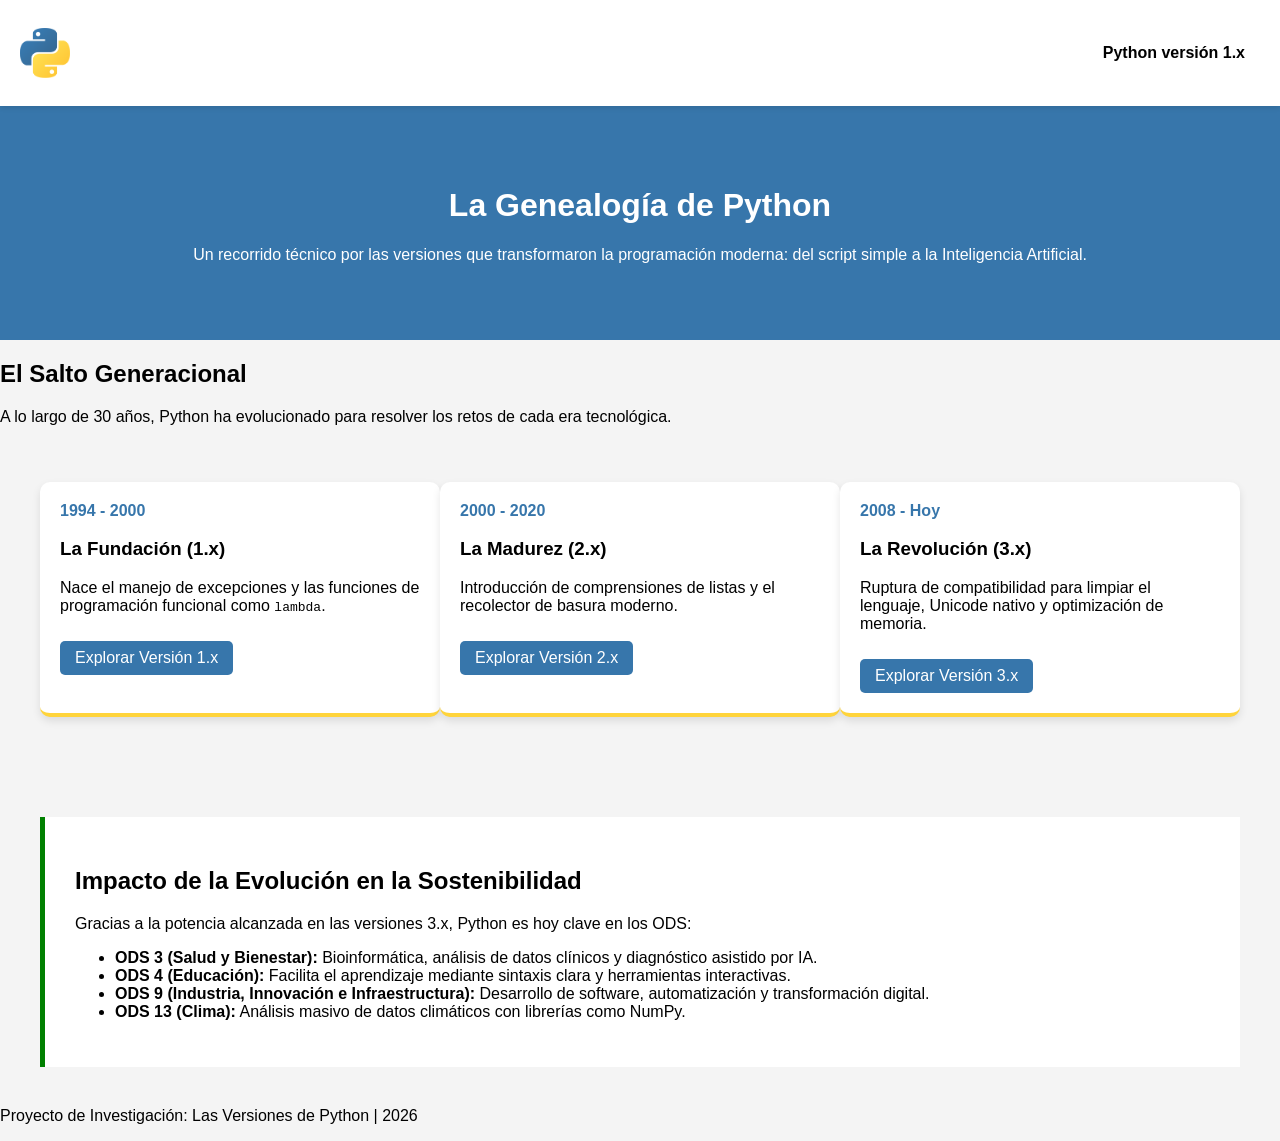
==== index.html @ ec5b2b32 "Apartado Version 1 y arreglo en el index" ====
<!DOCTYPE html>
<html lang="es">
<head>
    <meta charset="UTF-8">
    <meta name="viewport" content="width=device-width, initial-scale=1.0">
    <title>Evolución de Python | De 0.9.0 a la Actualidad</title>
    <link rel="stylesheet" href="styles.css">
    <link rel="stylesheet" href="menu.css">
</head>
<body>

    <script src="menu.js"></script>
    <div id="menu" class="menu"></div>

    <div class="container">
        
        <header class="hero-versions">
            <h1>La Genealogía de Python</h1>
            <p>Un recorrido técnico por las versiones que transformaron la programación moderna: del script simple a la Inteligencia Artificial.</p>
        </header>

        <main>
            <section class="version-summary">
                <h2>El Salto Generacional</h2>
                <p>A lo largo de 30 años, Python ha evolucionado para resolver los retos de cada era tecnológica.</p>
                
                <div class="timeline-overview">
                    <div class="v-card">
                        <span class="year">1994 - 2000</span>
                        <h3>La Fundación (1.x)</h3>
                        <p>Nace el manejo de excepciones y las funciones de programación funcional como <code>lambda</code>.</p>
                        <a href="python1x.html" class="btn">Explorar Versión 1.x</a>
                    </div>

                    <div class="v-card">
                        <span class="year">2000 - 2020</span>
                        <h3>La Madurez (2.x)</h3>
                        <p>Introducción de comprensiones de listas y el recolector de basura moderno.</p>
                        <a href="version2.html" class="btn">Explorar Versión 2.x</a>
                    </div>

                    <div class="v-card">
                        <span class="year">2008 - Hoy</span>
                        <h3>La Revolución (3.x)</h3>
                        <p>Ruptura de compatibilidad para limpiar el lenguaje, Unicode nativo y optimización de memoria.</p>
                        <a href="version3.html" class="btn">Explorar Versión 3.x</a>
                    </div>
                </div>
            </section>

            <section class="ods-impact">
                <h2>Impacto de la Evolución en la Sostenibilidad</h2>
                <p>Gracias a la potencia alcanzada en las versiones 3.x, Python es hoy clave en los ODS:</p>
                <ul>
                    <li><strong>ODS 3 (Salud y Bienestar):</strong> Bioinformática, análisis de datos clínicos y diagnóstico asistido por IA.</li>
                    <li><strong>ODS 4 (Educación):</strong> Facilita el aprendizaje mediante sintaxis clara y herramientas interactivas.</li>
                    <li><strong>ODS 9 (Industria, Innovación e Infraestructura):</strong> Desarrollo de software, automatización y transformación digital.</li>
                    <li><strong>ODS 13 (Clima):</strong> Análisis masivo de datos climáticos con librerías como NumPy.</li>
                </ul>
            </section>
        </main>

        <footer>
            <p>Proyecto de Investigación: Las Versiones de Python | 2026</p>
        </footer>

    </div>
</body>
</html>
---- styles.css ----
/* Variables de color para consistencia */
:root {
    --python-blue: #3776ab;
    --python-yellow: #ffd43b;
    --dark-bg: #2c3e50;
    --light-gray: #f4f4f4;
}

body {
    font-family: 'Helvetica', Arial, sans-serif;
    margin: 0;
    background-color: var(--light-gray);
}

.hero-versions {
    background: var(--python-blue);
    color: white;
    text-align: center;
    padding: 60px 20px;
}

.timeline-overview {
    display: flex;
    justify-content: space-around;
    padding: 40px;
    flex-wrap: wrap;
}

.v-card {
    background: white;
    width: 30%;
    padding: 20px;
    border-radius: 10px;
    box-shadow: 0 4px 8px rgba(0,0,0,0.1);
    margin-bottom: 20px;
    border-bottom: 4px solid var(--python-yellow);
}

.year {
    font-weight: bold;
    color: var(--python-blue);
}

.btn {
    display: inline-block;
    margin-top: 10px;
    padding: 8px 15px;
    background: var(--python-blue);
    color: white;
    text-decoration: none;
    border-radius: 5px;
}

.ods-impact {
    background: white;
    margin: 40px;
    padding: 30px;
    border-left: 5px solid green;
}
---- menu.css ----
/* Quita márgenes y viñetas del menú */
/* --- ESTILO DEL MENÚ --- */

nav {
    background-color: white;
    box-shadow: 0 2px 5px rgba(0, 0, 0, 0.1);
    padding: 10px 20px;
    position: sticky;
    top: 0;
    z-index: 1000;
}

nav ul {
    list-style: none;
    margin: 0;
    padding: 0;
    display: flex; /* Activa el diseño flexible */
    align-items: center; /* Centra verticalmente los elementos */
}

/* El logo empuja todo lo demás a la derecha */
nav ul li.logo {
    margin-right: auto;
}

/* Estilo del logo */
.logo img {
    height: 50px; /* Ajusta el tamaño según tu logo */
    display: block;
}

/* Estilo de los enlaces */
nav ul li a {
    text-decoration: none;
    color: var(--text); /* Usa la variable de styles.css */
    font-weight: 600;
    padding: 10px 15px;
    transition: color 0.3s ease;
}

nav ul li a:hover {
    color: var(--accent); /* Usa la variable de styles.css */
}

/* Opcional: Estilo para indicar la página activa */
nav ul li a.active {
    border-bottom: 2px solid var(--accent);
    color: var(--accent);
}

/* --- MENÚ DE NAVEGACIÓN --- */

/* Usamos las mismas variables que definiste en tu hoja de estilos */
.main-nav {
    background-color: var(--dark-bg); /* Fondo oscuro profesional */
    padding: 1rem 0;
    position: sticky;
    top: 0;
    width: 100%;
    z-index: 1000;
    box-shadow: 0 2px 5px rgba(0,0,0,0.2);
}

.nav-container {
    max-width: 1000px;
    margin: 0 auto;
    display: flex;
    justify-content: center;
    align-items: center;
}

.nav-list {
    list-style: none;
    display: flex;
    gap: 30px;
    margin: 0;
    padding: 0;
}

.nav-link {
    color: white;
    font-family: 'Helvetica', Arial, sans-serif;
    text-decoration: none;
    font-weight: bold;
    padding-bottom: 5px;
    border-bottom: 2px solid transparent; /* Efecto de subrayado sutil */
    transition: 0.3s ease;
}

/* Color de acento al pasar el ratón usando el amarillo de Python */
.nav-link:hover {
    color: var(--python-yellow);
    border-bottom: 2px solid var(--python-yellow);
}

/* Estilo para la página donde se encuentre el usuario */
.nav-link.active {
    color: var(--python-yellow);
    border-bottom: 2px solid var(--python-yellow);
}
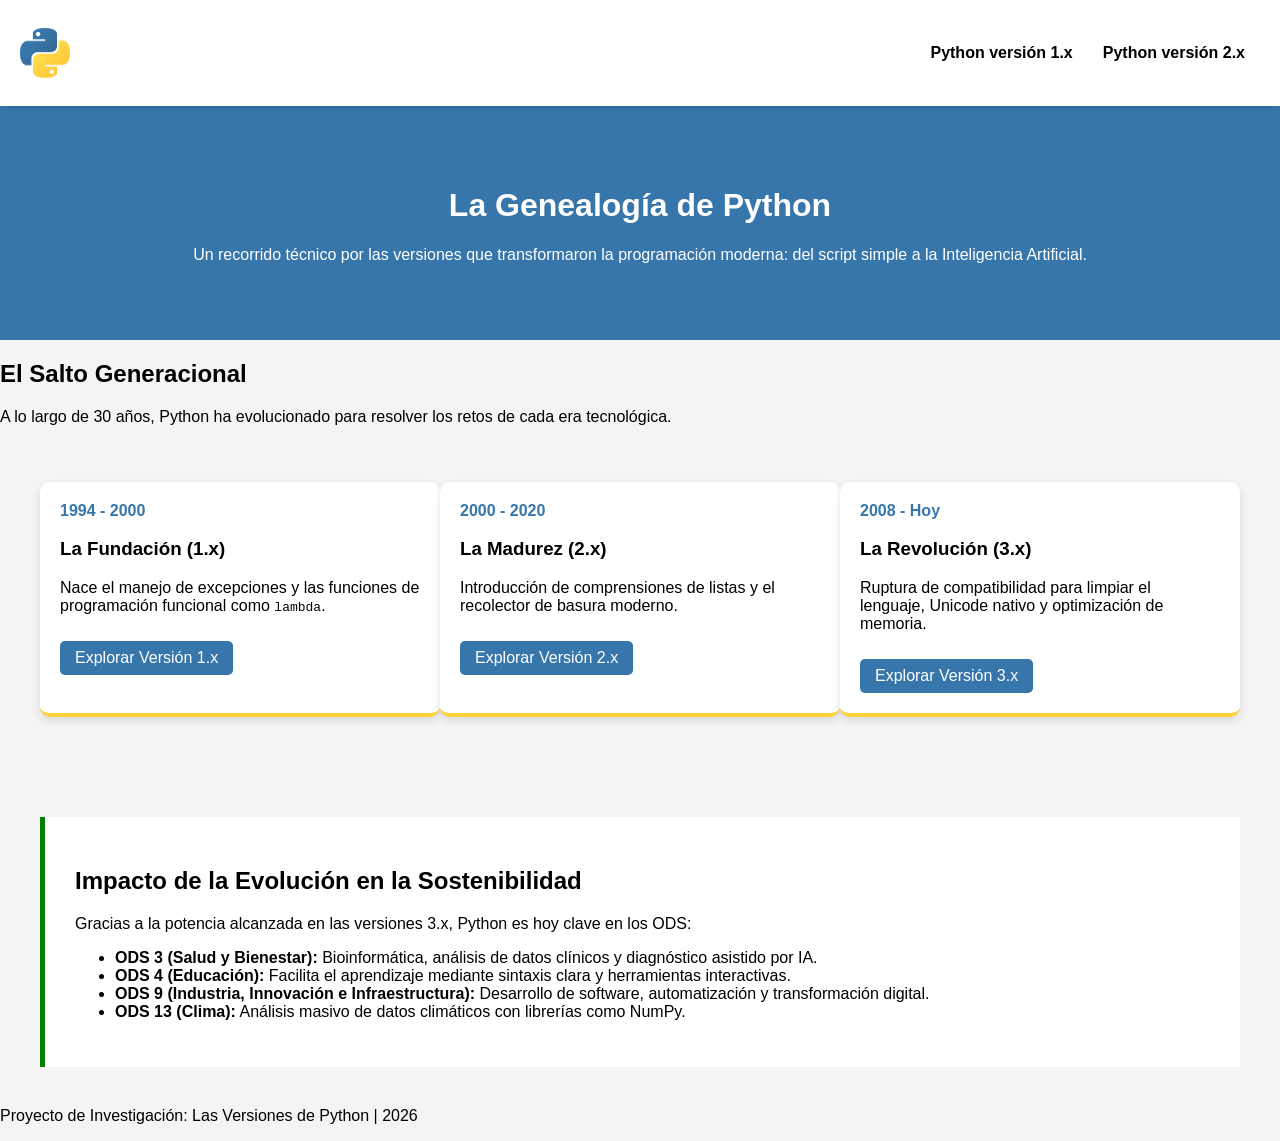
==== commit 9c98da74: "Creación del Apartado Version 2 y redacción del README" ====
--- a/index.html
+++ b/index.html
@@ -36,7 +36,7 @@
                         <span class="year">2000 - 2020</span>
                         <h3>La Madurez (2.x)</h3>
                         <p>Introducción de comprensiones de listas y el recolector de basura moderno.</p>
-                        <a href="version2.html" class="btn">Explorar Versión 2.x</a>
+                        <a href="python2x.html" class="btn">Explorar Versión 2.x</a>
                     </div>
 
                     <div class="v-card">
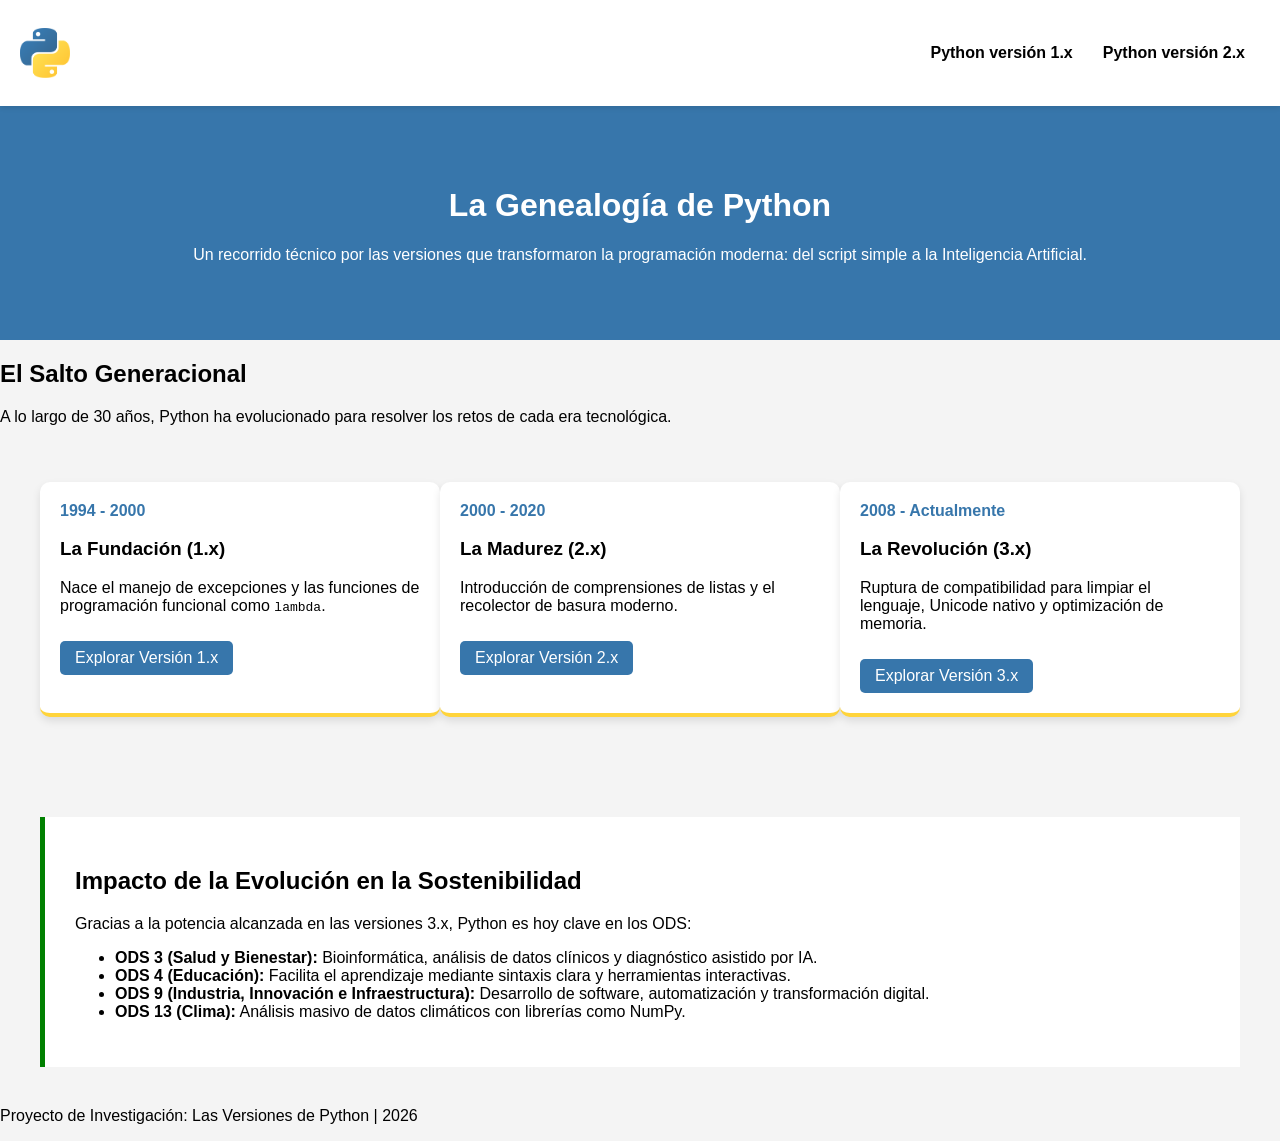
==== commit 19fa7bb3: "Apartado de Version 2 completo" ====
--- a/index.html
+++ b/index.html
@@ -40,7 +40,7 @@
                     </div>
 
                     <div class="v-card">
-                        <span class="year">2008 - Hoy</span>
+                        <span class="year">2008 - Actualmente</span>
                         <h3>La Revolución (3.x)</h3>
                         <p>Ruptura de compatibilidad para limpiar el lenguaje, Unicode nativo y optimización de memoria.</p>
                         <a href="version3.html" class="btn">Explorar Versión 3.x</a>
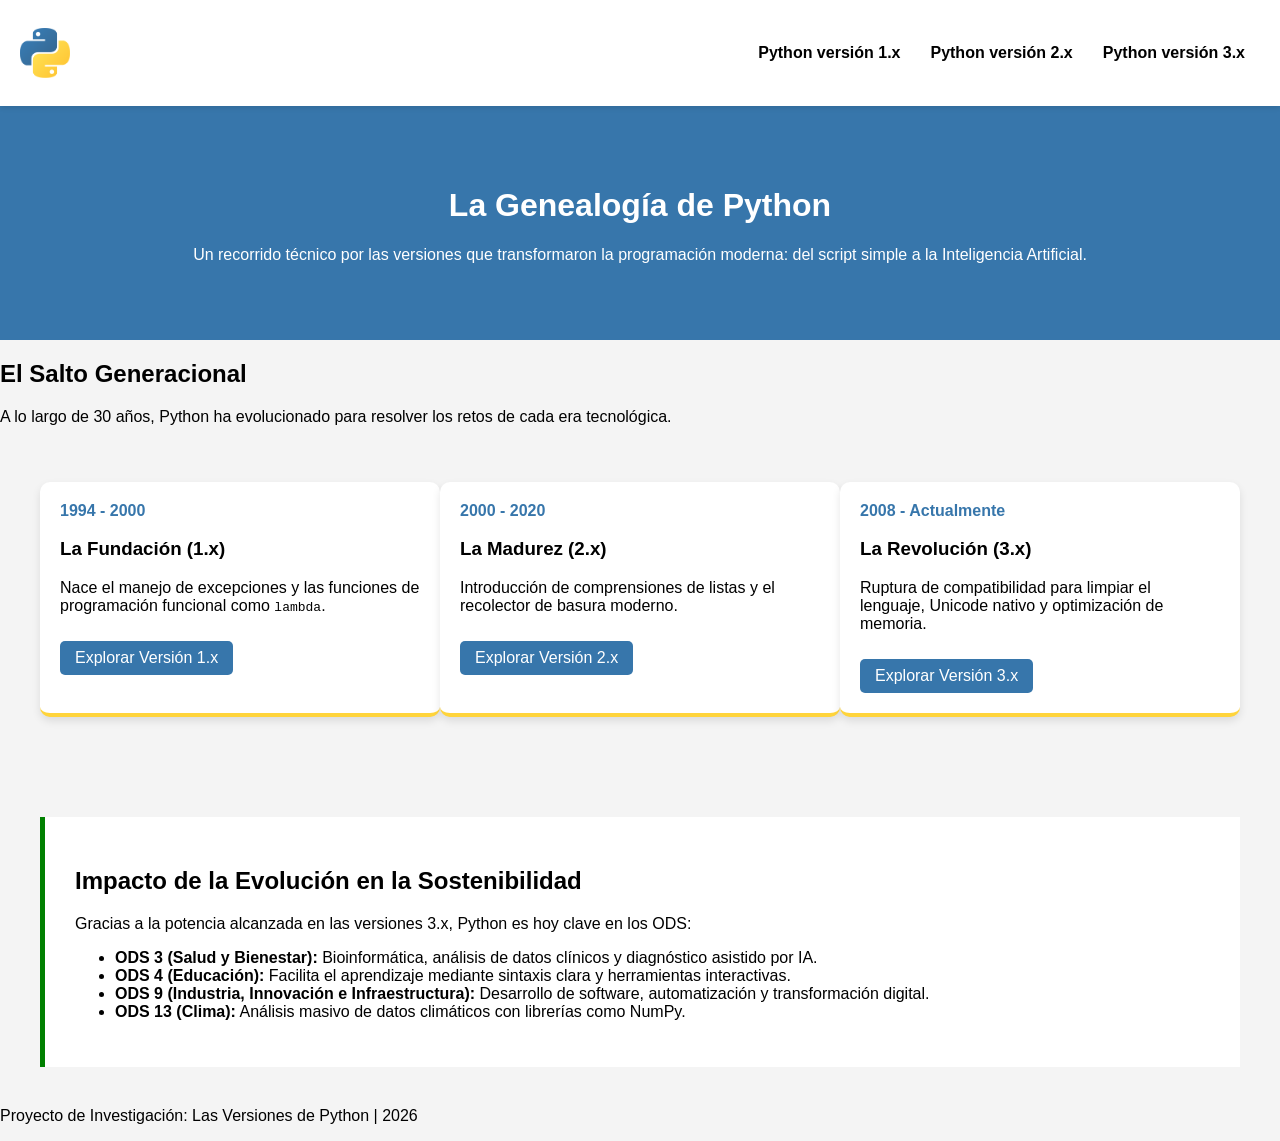
==== commit 094591d0: "Creación del Apartado de la versión 3 y creación del enlace de la web" ====
--- a/index.html
+++ b/index.html
@@ -43,7 +43,7 @@
                         <span class="year">2008 - Actualmente</span>
                         <h3>La Revolución (3.x)</h3>
                         <p>Ruptura de compatibilidad para limpiar el lenguaje, Unicode nativo y optimización de memoria.</p>
-                        <a href="version3.html" class="btn">Explorar Versión 3.x</a>
+                        <a href="python3x.html" class="btn">Explorar Versión 3.x</a>
                     </div>
                 </div>
             </section>
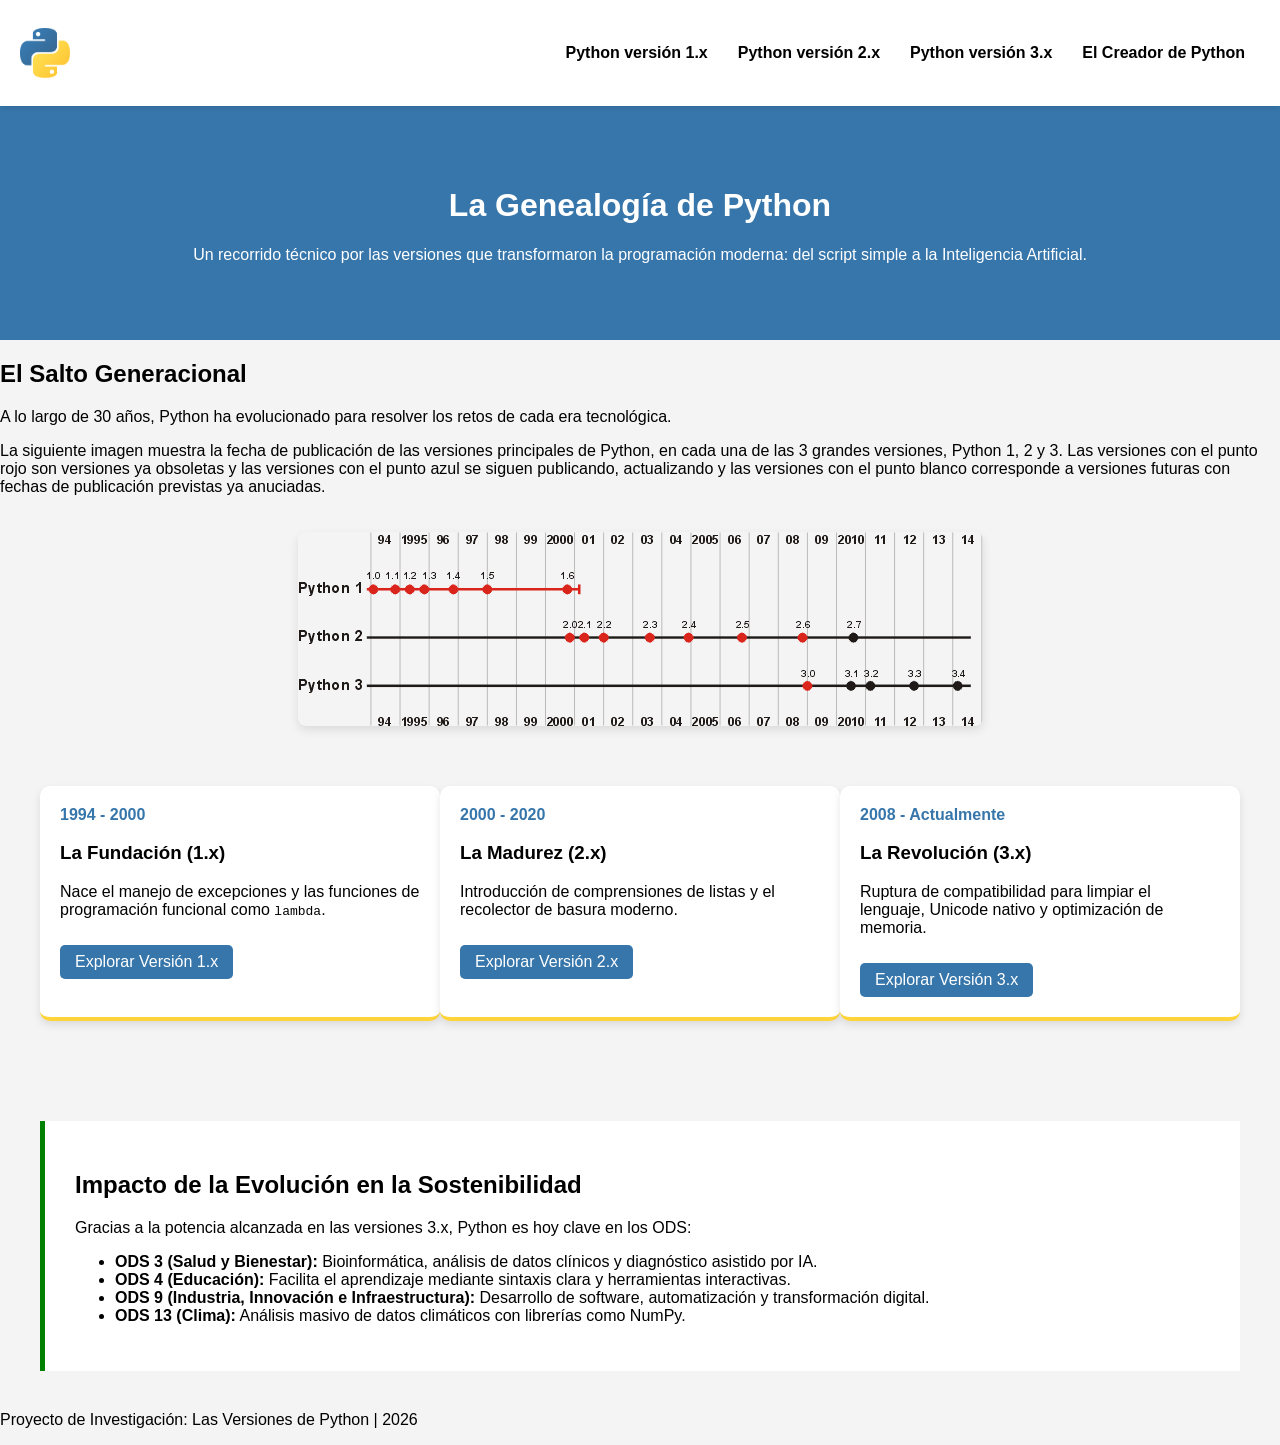
==== commit 16ad046d: "implantación de linea temporal" ====
--- a/index.html
+++ b/index.html
@@ -23,6 +23,13 @@
             <section class="version-summary">
                 <h2>El Salto Generacional</h2>
                 <p>A lo largo de 30 años, Python ha evolucionado para resolver los retos de cada era tecnológica.</p>
+
+                <p>La siguiente imagen muestra la fecha de publicación de las versiones principales de Python, en cada una de las 3 grandes versiones, Python 1, 2 y 3.
+                    Las versiones con el punto rojo son versiones ya obsoletas y las versiones con el punto azul se siguen publicando, actualizando y las versiones con el punto blanco corresponde a versiones futuras con fechas de publicación previstas ya anuciadas.</p>
+                
+                <div class="scroll-container">
+                    <img src="PythonTimeline_1.png">
+                </div>
                 
                 <div class="timeline-overview">
                     <div class="v-card">
--- a/styles.css
+++ b/styles.css
@@ -17,6 +17,16 @@
     color: white;
     text-align: center;
     padding: 60px 20px;
+}
+
+/* Esto hace que la imagen se adapte al contenedor */
+.version-summary img {
+    max-width: 100%;
+    height: auto;
+    display: block;
+    margin: 20px auto; /* Centra la imagen */
+    border-radius: 8px; /* Opcional: le da un toque más limpio */
+    box-shadow: 0 4px 10px rgba(0,0,0,0.1); /* Opcional: añade profundidad */
 }
 
 .timeline-overview {
@@ -58,3 +68,49 @@
     border-left: 5px solid green;
 }
 
+.scroll-container {
+    width: 100%;
+    overflow-x: auto; 
+    /* Crea scroll horizontal */ 
+}
+
+/* --- DISEÑO RESPONSIVE (MÓVIL) --- */
+/* Cuando la pantalla es menor a 768px */
+@media (max-width: 768px) {
+
+    /* Menú vertical para que sea más facil tocar los botones */
+    nav ul {
+        flex-direction: column;
+        gap: 10px;
+        padding: 15px 0;
+    }
+
+    nav ul li.logo {
+        margin-right: 0;
+        margin-bottom: 10px;
+    }
+
+    /* El contenedor principal reduce márgenes para aprovechar el ancho */
+    .container {
+        padding: 0 10px;
+    }
+
+    /* Las tarjetas de hitos se apilan mejor */
+    .milestone-card {
+        padding: 15px;
+    }
+
+    /* La tabla se vuelve desplazable horizontalmente */
+    .table-container {
+        overflow-x: auto;
+    }
+
+    table {
+        font-size: 0.85rem;
+    }
+
+    /* Reduce el tamaño del logo en móviles */
+    .logo img {
+        height: 35px;
+    }
+}
--- a/menu.css
+++ b/menu.css
@@ -27,6 +27,11 @@
 .logo img {
     height: 50px; /* Ajusta el tamaño según tu logo */
     display: block;
+    transition: transform 0.3s ease;
+}
+
+.logo img:hover {
+    transform: scale(1.05);
 }
 
 /* Estilo de los enlaces */
@@ -44,8 +49,9 @@
 
 /* Opcional: Estilo para indicar la página activa */
 nav ul li a.active {
-    border-bottom: 2px solid var(--accent);
+    border-bottom: 3px solid var(--accent);
     color: var(--accent);
+    background-color: rgba(255, 255, 255, 0.05);
 }
 
 /* --- MENÚ DE NAVEGACIÓN --- */
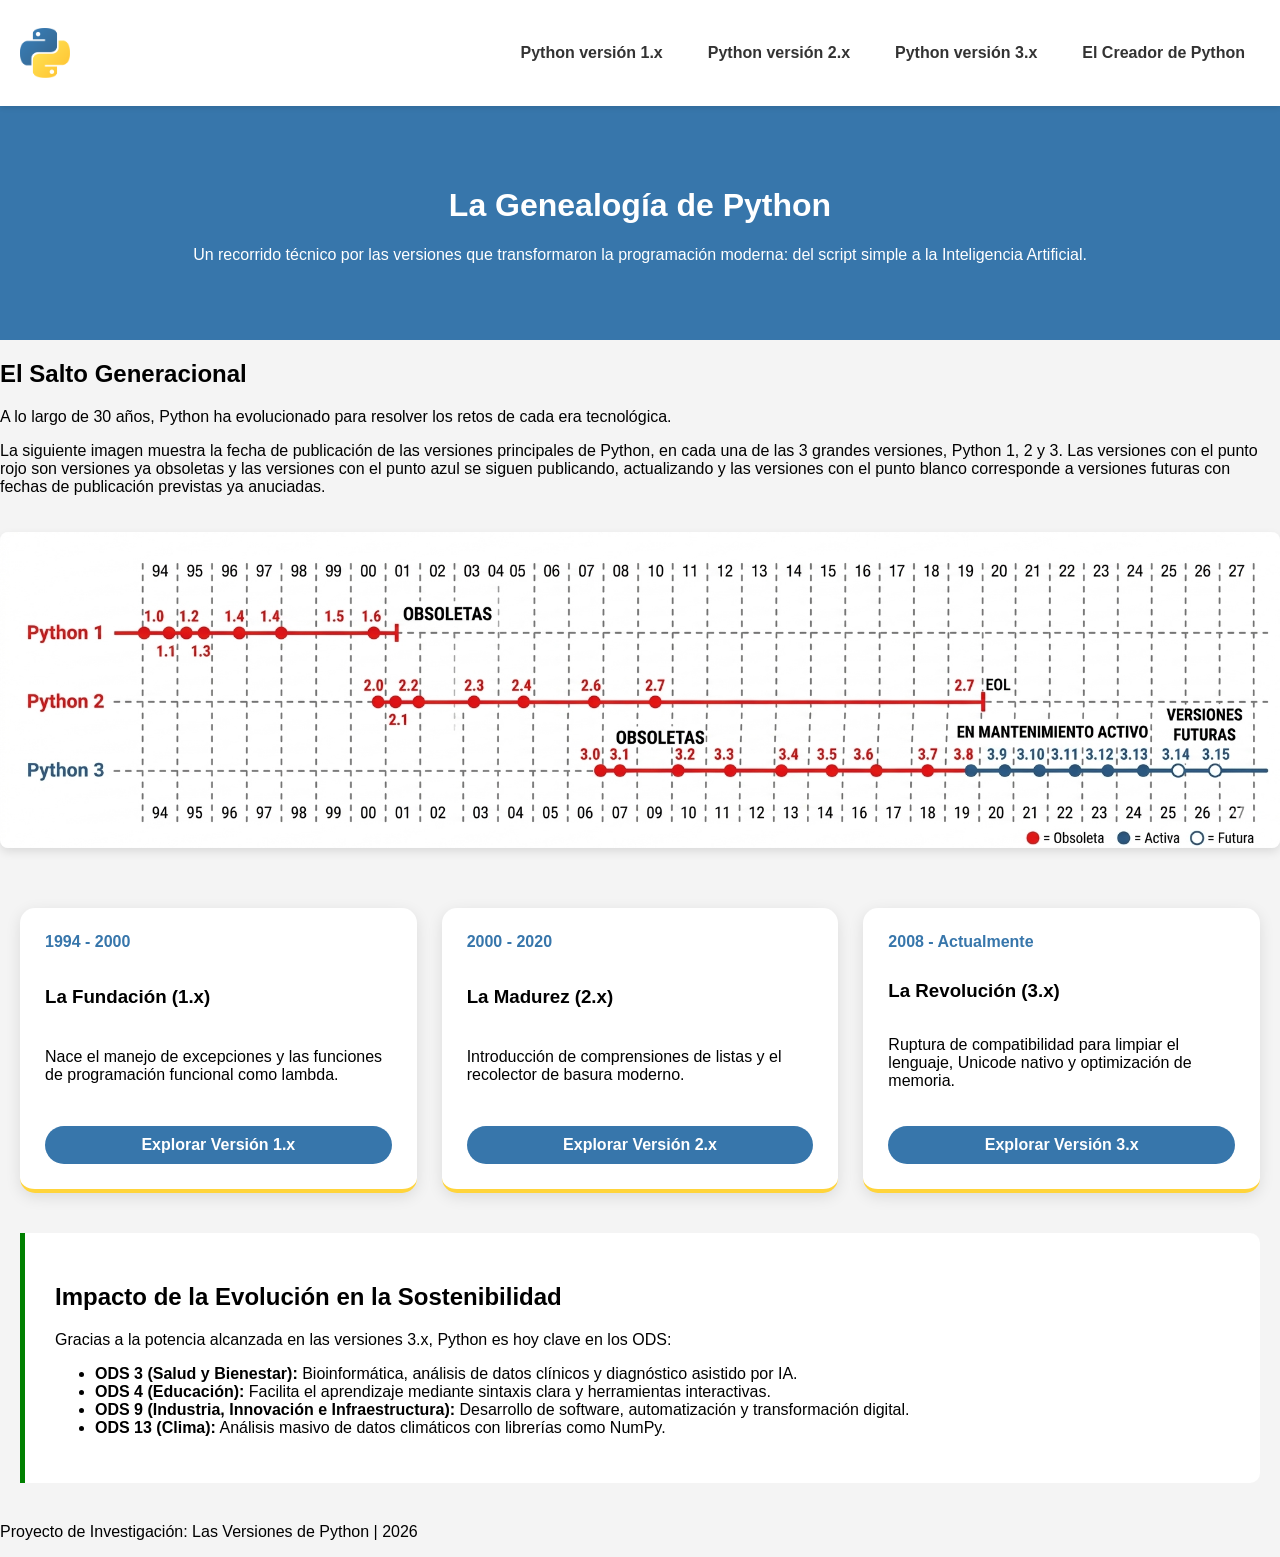
==== commit 899cff79: "Actualización de la linea temporal de Python" ====
--- a/index.html
+++ b/index.html
@@ -28,14 +28,14 @@
                     Las versiones con el punto rojo son versiones ya obsoletas y las versiones con el punto azul se siguen publicando, actualizando y las versiones con el punto blanco corresponde a versiones futuras con fechas de publicación previstas ya anuciadas.</p>
                 
                 <div class="scroll-container">
-                    <img src="PythonTimeline_1.png">
+                    <img src="LineaTemporalPython.png">
                 </div>
                 
                 <div class="timeline-overview">
                     <div class="v-card">
                         <span class="year">1994 - 2000</span>
                         <h3>La Fundación (1.x)</h3>
-                        <p>Nace el manejo de excepciones y las funciones de programación funcional como <code>lambda</code>.</p>
+                        <p>Nace el manejo de excepciones y las funciones de programación funcional como lambda.</p>
                         <a href="python1x.html" class="btn">Explorar Versión 1.x</a>
                     </div>
 
--- a/styles.css
+++ b/styles.css
@@ -4,12 +4,14 @@
     --python-yellow: #ffd43b;
     --dark-bg: #2c3e50;
     --light-gray: #f4f4f4;
+    --dark-blue: #2a5a82;
 }
 
 body {
     font-family: 'Helvetica', Arial, sans-serif;
     margin: 0;
     background-color: var(--light-gray);
+    overflow-x: hidden; /* Evita desplazamientos laterales raros */
 }
 
 .hero-versions {
@@ -30,48 +32,97 @@
 }
 
 .timeline-overview {
-    display: flex;
-    justify-content: space-around;
-    padding: 40px;
-    flex-wrap: wrap;
+    display: grid;
+    grid-template-columns: repeat(auto-fit, minmax(300px, 1fr));
+    gap: 25px;
+    margin: 40px auto;
+    padding: 0 20px;
+    width: 100%;
+    box-sizing: border-box;
 }
 
 .v-card {
     background: white;
-    width: 30%;
-    padding: 20px;
-    border-radius: 10px;
-    box-shadow: 0 4px 8px rgba(0,0,0,0.1);
-    margin-bottom: 20px;
+    padding: 25px;
+    border-radius: 15px;
+    box-shadow: 0 4px 15px rgba(0,0,0,0.1);
+    display: flex;
+    flex-direction: column;
+    justify-content: space-between;
+    box-sizing: border-box;
     border-bottom: 4px solid var(--python-yellow);
 }
 
 .year {
     font-weight: bold;
     color: var(--python-blue);
+    margin-bottom: 10px;
+    display: block;
 }
 
 .btn {
     display: inline-block;
-    margin-top: 10px;
-    padding: 8px 15px;
+    margin-top: 20px;
+    padding: 10px 20px;
     background: var(--python-blue);
     color: white;
     text-decoration: none;
-    border-radius: 5px;
+    border-radius: 50px;
+    text-align: center;
+    font-weight: bold;
+    transition: backgroung 0.3s;
+}
+
+.btn:hover {
+    background: var(--dark-blue);
 }
 
 .ods-impact {
     background: white;
-    margin: 40px;
+    margin: 40px 20px;
     padding: 30px;
     border-left: 5px solid green;
+    border-radius: 0 10px 10px 0;
 }
 
 .scroll-container {
     width: 100%;
     overflow-x: auto; 
     /* Crea scroll horizontal */ 
+}
+
+.code-box {
+    background-color: var(--dark-blue);
+    color: var(--light-gray);
+    padding: 20px;
+    border-radius: 8px;
+    margin: 20px 0;
+    overflow-x: hidden;
+    width: 100%;
+    box-sizing: border-box;
+    /* FUERZA ALINEACIÓN A LA IZQUIERDA */
+    text-align: left; 
+}
+
+pre {
+    margin: 0;
+    padding: 0;
+    /* FUERZA ALINEACIÓN A LA IZQUIERDA */
+    text-align: left;
+    white-space: pre-wrap;
+    word-break: break-all;
+    display: block;
+}
+
+code {
+    display: block;
+    margin: 0;
+    padding: 0;
+    /* FUERZA ALINEACIÓN A LA IZQUIERDA */
+    text-align: left;
+    font-family: 'Consolas', 'Monaco', 'Courier New', monospace;
+    font-size: 0.95rem;
+    line-height: 1.5;
 }
 
 /* --- DISEÑO RESPONSIVE (MÓVIL) --- */
@@ -113,4 +164,9 @@
     .logo img {
         height: 35px;
     }
+    
+    pre {
+        font-size: 0.8rem;
+        padding: 10px;
+    }
 }
--- a/menu.css
+++ b/menu.css
@@ -1,6 +1,4 @@
-/* Quita márgenes y viñetas del menú */
-/* --- ESTILO DEL MENÚ --- */
-
+/* --- ESTILO DEL MENÚ UNIFICADO --- */
 nav {
     background-color: white;
     box-shadow: 0 2px 5px rgba(0, 0, 0, 0.1);
@@ -14,18 +12,17 @@
     list-style: none;
     margin: 0;
     padding: 0;
-    display: flex; /* Activa el diseño flexible */
-    align-items: center; /* Centra verticalmente los elementos */
+    display: flex; 
+    align-items: center;
+    justify-content: space-between; /* Logo a la izquierda, enlaces a la derecha */
 }
 
-/* El logo empuja todo lo demás a la derecha */
 nav ul li.logo {
     margin-right: auto;
 }
 
-/* Estilo del logo */
 .logo img {
-    height: 50px; /* Ajusta el tamaño según tu logo */
+    height: 50px;
     display: block;
     transition: transform 0.3s ease;
 }
@@ -34,73 +31,39 @@
     transform: scale(1.05);
 }
 
-/* Estilo de los enlaces */
+/* Contenedor de los enlaces del menú para agruparlos */
+.nav-links-container {
+    display: flex;
+    gap: 15px;
+}
+
 nav ul li a {
     text-decoration: none;
-    color: var(--text); /* Usa la variable de styles.css */
+    color: #333;
     font-weight: 600;
     padding: 10px 15px;
-    transition: color 0.3s ease;
+    transition: all 0.3s ease;
 }
 
 nav ul li a:hover {
-    color: var(--accent); /* Usa la variable de styles.css */
+    color: var(--python-blue);
 }
 
-/* Opcional: Estilo para indicar la página activa */
-nav ul li a.active {
-    border-bottom: 3px solid var(--accent);
-    color: var(--accent);
-    background-color: rgba(255, 255, 255, 0.05);
-}
+/* --- DISEÑO RESPONSIVE PARA EL MENÚ --- */
+@media (max-width: 768px) {
+    nav ul {
+        flex-direction: column; /* Apila logo y enlaces */
+        gap: 15px;
+    }
 
-/* --- MENÚ DE NAVEGACIÓN --- */
+    nav ul li.logo {
+        margin-right: 0; /* Centra el logo */
+    }
 
-/* Usamos las mismas variables que definiste en tu hoja de estilos */
-.main-nav {
-    background-color: var(--dark-bg); /* Fondo oscuro profesional */
-    padding: 1rem 0;
-    position: sticky;
-    top: 0;
-    width: 100%;
-    z-index: 1000;
-    box-shadow: 0 2px 5px rgba(0,0,0,0.2);
-}
-
-.nav-container {
-    max-width: 1000px;
-    margin: 0 auto;
-    display: flex;
-    justify-content: center;
-    align-items: center;
-}
-
-.nav-list {
-    list-style: none;
-    display: flex;
-    gap: 30px;
-    margin: 0;
-    padding: 0;
-}
-
-.nav-link {
-    color: white;
-    font-family: 'Helvetica', Arial, sans-serif;
-    text-decoration: none;
-    font-weight: bold;
-    padding-bottom: 5px;
-    border-bottom: 2px solid transparent; /* Efecto de subrayado sutil */
-    transition: 0.3s ease;
-}
-
-/* Color de acento al pasar el ratón usando el amarillo de Python */
-.nav-link:hover {
-    color: var(--python-yellow);
-    border-bottom: 2px solid var(--python-yellow);
-}
-
-/* Estilo para la página donde se encuentre el usuario */
-.nav-link.active {
-    color: var(--python-yellow);
-    border-bottom: 2px solid var(--python-yellow);
+    .nav-links-container {
+        flex-direction: column; /* Apila los enlaces uno sobre otro */
+        width: 100%;
+        text-align: center;
+        gap: 5px;
+    }
 }
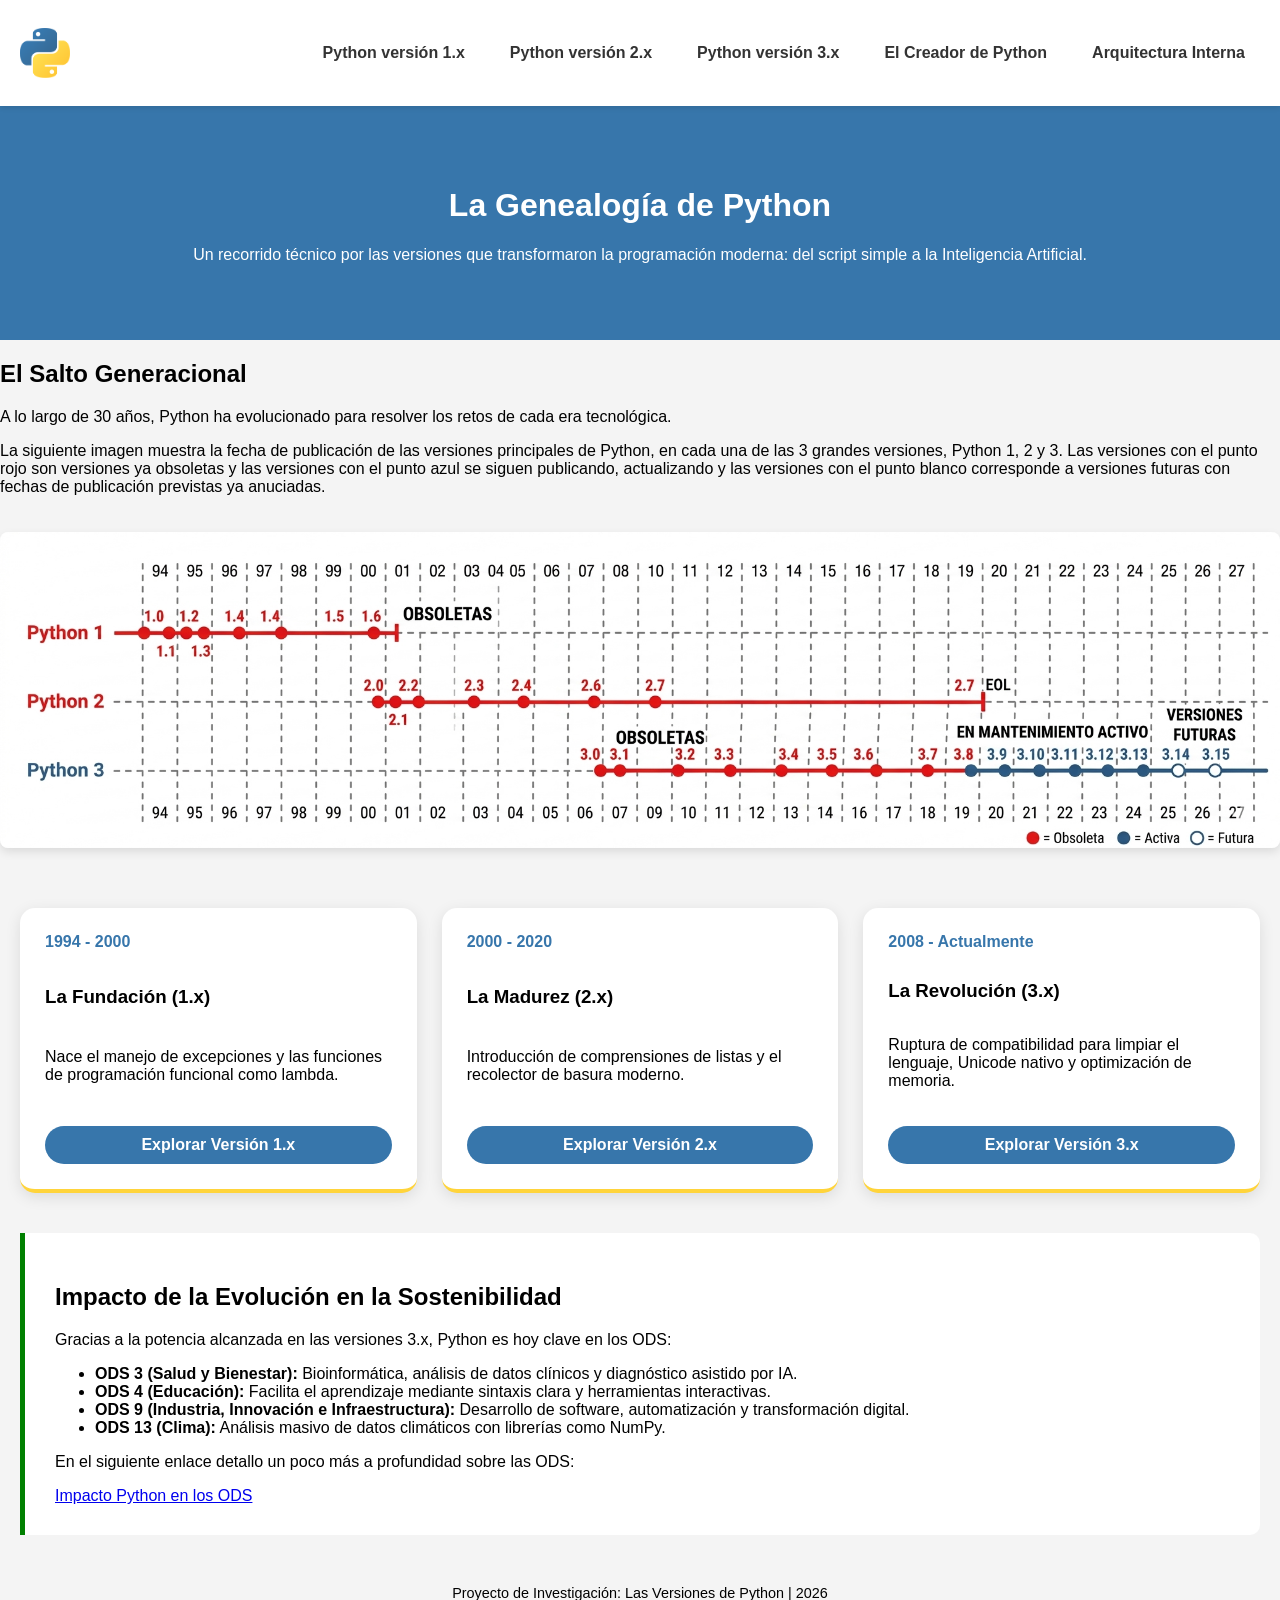
==== commit 9500f00f: "Creación del apartado de Sostenibilidad en Python" ====
--- a/index.html
+++ b/index.html
@@ -64,6 +64,8 @@
                     <li><strong>ODS 9 (Industria, Innovación e Infraestructura):</strong> Desarrollo de software, automatización y transformación digital.</li>
                     <li><strong>ODS 13 (Clima):</strong> Análisis masivo de datos climáticos con librerías como NumPy.</li>
                 </ul>
+                <p>En el siguiente enlace detallo un poco más a profundidad sobre las ODS:</p>
+                <a href="ImpactoPythonODS.html">Impacto Python en los ODS</a>
             </section>
         </main>
 
--- a/styles.css
+++ b/styles.css
@@ -51,6 +51,25 @@
     justify-content: space-between;
     box-sizing: border-box;
     border-bottom: 4px solid var(--python-yellow);
+}
+
+.note-card {
+    background: #fef3c7;
+    padding: 25px;
+    border-radius: 15px;
+    box-shadow: 0 4px 15px rgba(0,0,0,0.1);
+    display: flex;
+    flex-direction: column;
+    border-bottom: 4px solid #78350f;
+    grid-column: 1/ -1;
+    margin-top: 10px;
+}
+
+.note {
+    font-weight: bold;
+    color: #78350f;
+    margin-bottom: 10px;
+    display: block;
 }
 
 .year {
@@ -104,6 +123,43 @@
     text-align: left; 
 }
 
+.file-tree {
+    background-color: var(--dark-blue);
+    color: var(--light-gray);
+    padding: 20px;
+    border-radius: 6px;
+    font-family: 'Consolas', 'Monaco', 'Courier New', monospace;
+    overflow-x: auto;
+}
+
+/* Tablas */
+.data-table {
+    width: 100%;
+    border-collapse: collapse;
+    margin-top: 20px 0;
+}
+
+.data-table th .data-table td {
+    text-align: left;
+    padding: 15px;
+    border-bottom: 1px soild #eee;
+}
+
+.data-table th {
+    background-color: var(--python-blue);
+    color: var(--light-gray);
+}
+
+.data-table td {
+    background-color: var(--light-gray);
+    color: var(--dark-bg)
+}
+
+.table-container {
+    overflow-x: auto;
+    width: 100%;
+}
+
 pre {
     margin: 0;
     padding: 0;
@@ -125,6 +181,12 @@
     line-height: 1.5;
 }
 
+footer {
+    text-align: center;
+    margin-top: 50px;
+    font-size: 0.9em;
+}
+
 /* --- DISEÑO RESPONSIVE (MÓVIL) --- */
 /* Cuando la pantalla es menor a 768px */
 @media (max-width: 768px) {
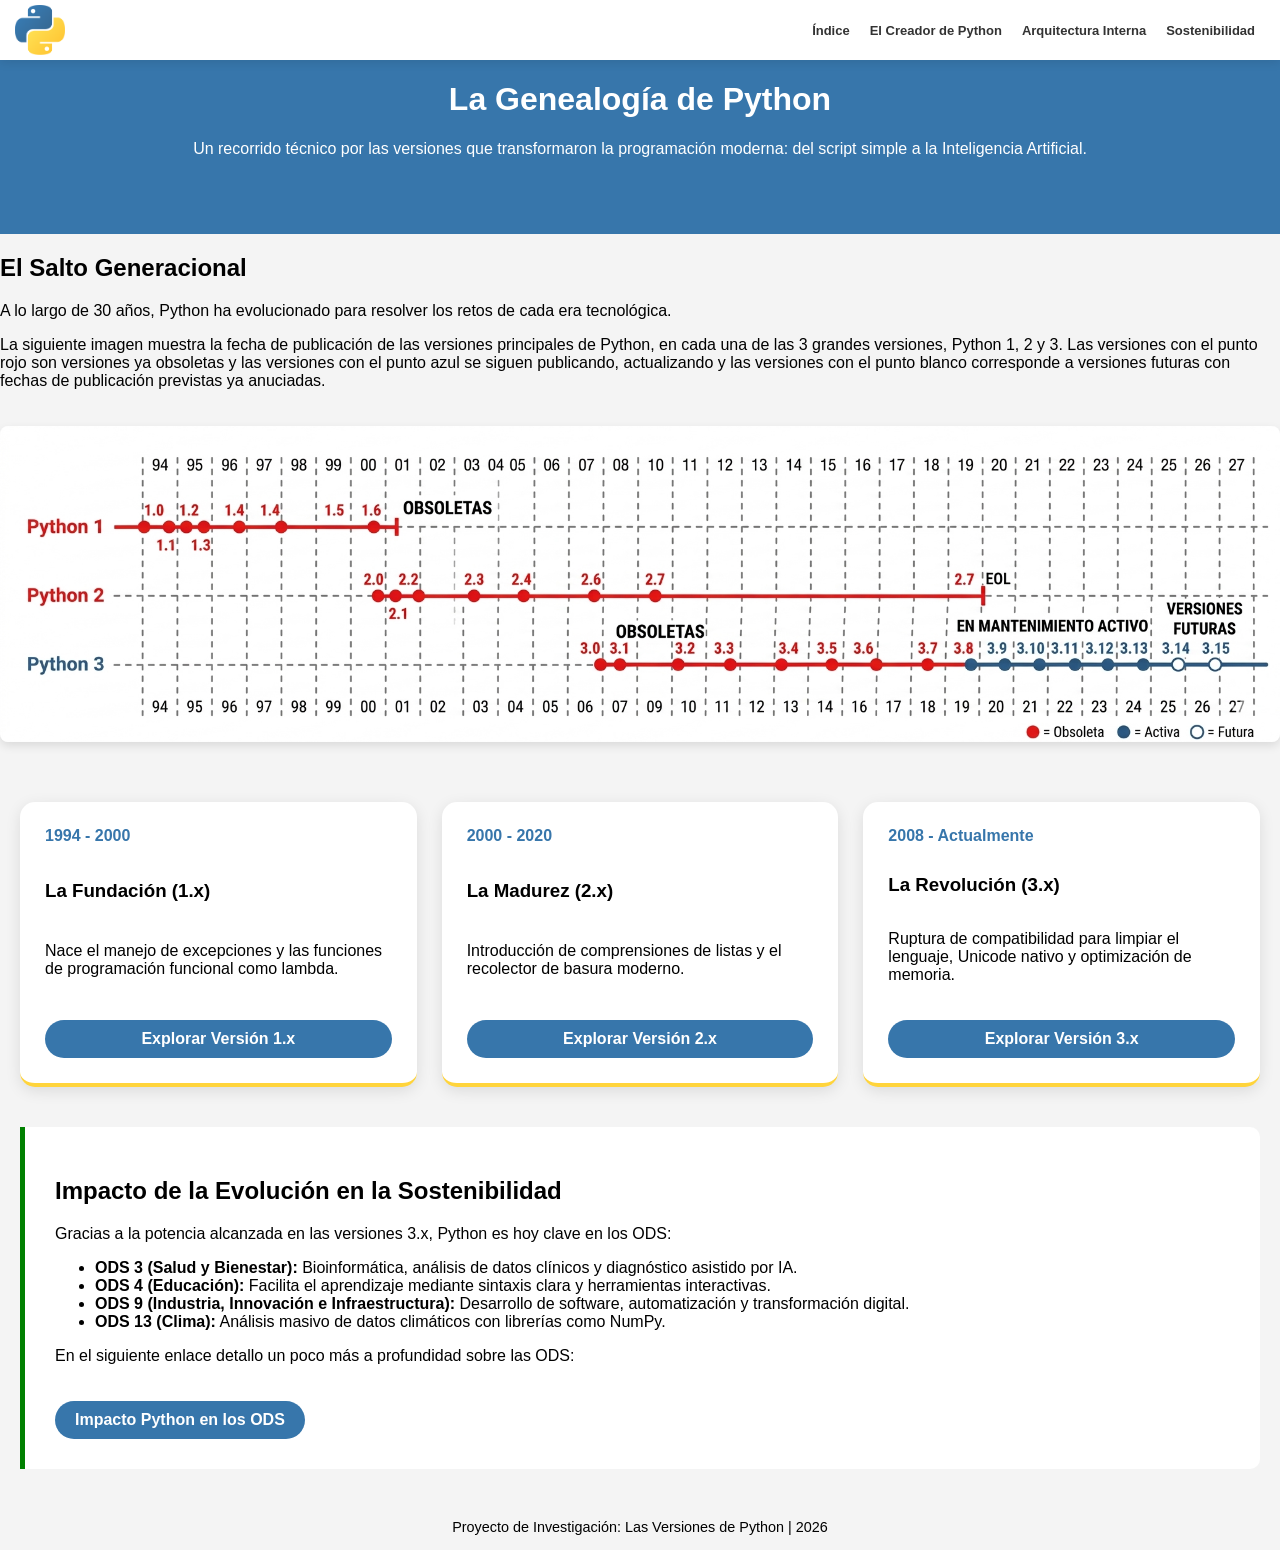
==== commit 94761874: "cambio en el boton de ODS" ====
--- a/index.html
+++ b/index.html
@@ -65,7 +65,7 @@
                     <li><strong>ODS 13 (Clima):</strong> Análisis masivo de datos climáticos con librerías como NumPy.</li>
                 </ul>
                 <p>En el siguiente enlace detallo un poco más a profundidad sobre las ODS:</p>
-                <a href="ImpactoPythonODS.html">Impacto Python en los ODS</a>
+                <a href="ImpactoPythonODS.html" class="btn">Impacto Python en los ODS</a>
             </section>
         </main>
 
--- a/styles.css
+++ b/styles.css
@@ -104,6 +104,41 @@
     border-radius: 0 10px 10px 0;
 }
 
+.ods-card {
+    background-color: var(--light-gray);
+    display: flex;
+    max-width: 100%;
+    box-shadow: 0 4px 15px rgba(0,0,0,0.1);
+    border-radius: 8px;
+    overflow: hidden;
+    margin: 30px 0;
+    color: var(--dark-bg)
+}
+
+.ods-card .sidebar {
+    background-color: var(--python-blue);
+    width: 60px;
+    min-width: 60px; /* Evita que se encoja */
+    display: flex;
+    flex-direction: column;
+    align-items: center;
+    justify-content: center;
+    color: white;
+    font-weight: bold;
+    font-size: 2rem;
+    padding: 20px 0;
+}
+
+.ods-card-content {
+    padding: 25px 30px;
+    flex: 1;
+}
+
+.ods-card-content h3 {
+    margin-top: 0;
+    color: var(--python-blue);
+}
+
 .scroll-container {
     width: 100%;
     overflow-x: auto; 
@@ -193,7 +228,6 @@
 
     /* Menú vertical para que sea más facil tocar los botones */
     nav ul {
-        flex-direction: column;
         gap: 10px;
         padding: 15px 0;
     }
--- a/menu.css
+++ b/menu.css
@@ -1,20 +1,22 @@
-/* --- ESTILO DEL MENÚ UNIFICADO --- */
+/* --- NAVEGACIÓN BASE --- */
 nav {
     background-color: white;
-    box-shadow: 0 2px 5px rgba(0, 0, 0, 0.1);
-    padding: 10px 20px;
-    position: sticky;
+    box-shadow: 0 2px 10px rgba(0, 0, 0, 0.1);
+    position: fixed;
     top: 0;
-    z-index: 1000;
+    left: 0;
+    width: 100%;
+    z-index: 10000;
 }
 
 nav ul {
     list-style: none;
     margin: 0;
-    padding: 0;
+    padding: 0 15px;
     display: flex; 
     align-items: center;
-    justify-content: space-between; /* Logo a la izquierda, enlaces a la derecha */
+    height: 60px;
+    justify-content: space-between;
 }
 
 nav ul li.logo {
@@ -27,43 +29,91 @@
     transition: transform 0.3s ease;
 }
 
+nav ul li a:hover {
+    color: var(--python-blue);
+}
+
 .logo img:hover {
     transform: scale(1.05);
 }
 
-/* Contenedor de los enlaces del menú para agruparlos */
-.nav-links-container {
-    display: flex;
-    gap: 15px;
-}
-
-nav ul li a {
+/* Enlaces principales */
+nav ul > li > a {
     text-decoration: none;
     color: #333;
     font-weight: 600;
-    padding: 10px 15px;
+    padding: 0 10px;
+    font-size: 13px;
+    white-space: nowrap;
+}
+
+/* --- SUBMENÚ HORIZONTAL --- */
+.has-submenu {
+    position: relative;
+}
+
+.submenu {
+    position: absolute;
+    top: 100%;
+    left: 50%;
+    transform: translateX(-50%) translateY(10px);
+    background-color: white;
+    padding: 5px;
+    margin: 0;
+    list-style: none;
+    box-shadow: 0 5px 15px rgba(0,0,0,0.2);
+    border-radius: 8px;
+    
+    /* FUERZA EL SUBMENÚ A SER HORIZONTAL */
+    display: flex;
+    flex-direction: row; 
+    gap: 5px;
+    
+    opacity: 0;
+    visibility: hidden;
     transition: all 0.3s ease;
 }
 
-nav ul li a:hover {
-    color: var(--python-blue);
+.has-submenu:hover .submenu {
+    opacity: 1;
+    visibility: visible;
+    transform: translateX(-50%) translateY(0);
 }
 
-/* --- DISEÑO RESPONSIVE PARA EL MENÚ --- */
-@media (max-width: 768px) {
+.submenu li a {
+    padding: 8px 12px;
+    display: block;
+    color: #444;
+    font-size: 12px;
+    background-color: #f0f0f0; /* Fondo tipo botón */
+    border-radius: 4px;
+    white-space: nowrap;
+}
+
+.submenu li a:hover {
+    background-color: #3776ab;
+    color: white;
+}
+
+/* --- AJUSTE ESPECÍFICO PARA MÓVILES --- */
+@media (max-width: 600px) {
     nav ul {
-        flex-direction: column; /* Apila logo y enlaces */
-        gap: 15px;
+        padding: 0 5px;
+        gap: 5px;
     }
 
-    nav ul li.logo {
-        margin-right: 0; /* Centra el logo */
+    nav ul > li > a {
+        padding: 0 5px;
+        font-size: 11px; /* Letra pequeña para que quepa todo en una línea */
     }
 
-    .nav-links-container {
-        flex-direction: column; /* Apila los enlaces uno sobre otro */
-        width: 100%;
-        text-align: center;
-        gap: 5px;
+    .logo img {
+        height: 25px;
+    }
+
+    .submenu {
+        width: 90vw; /* Que el submenú ocupe casi todo el ancho del móvil */
+        justify-content: center;
+        flex-wrap: wrap; /* Si son muchos, que bajen, pero sigan como botones */
     }
 }
